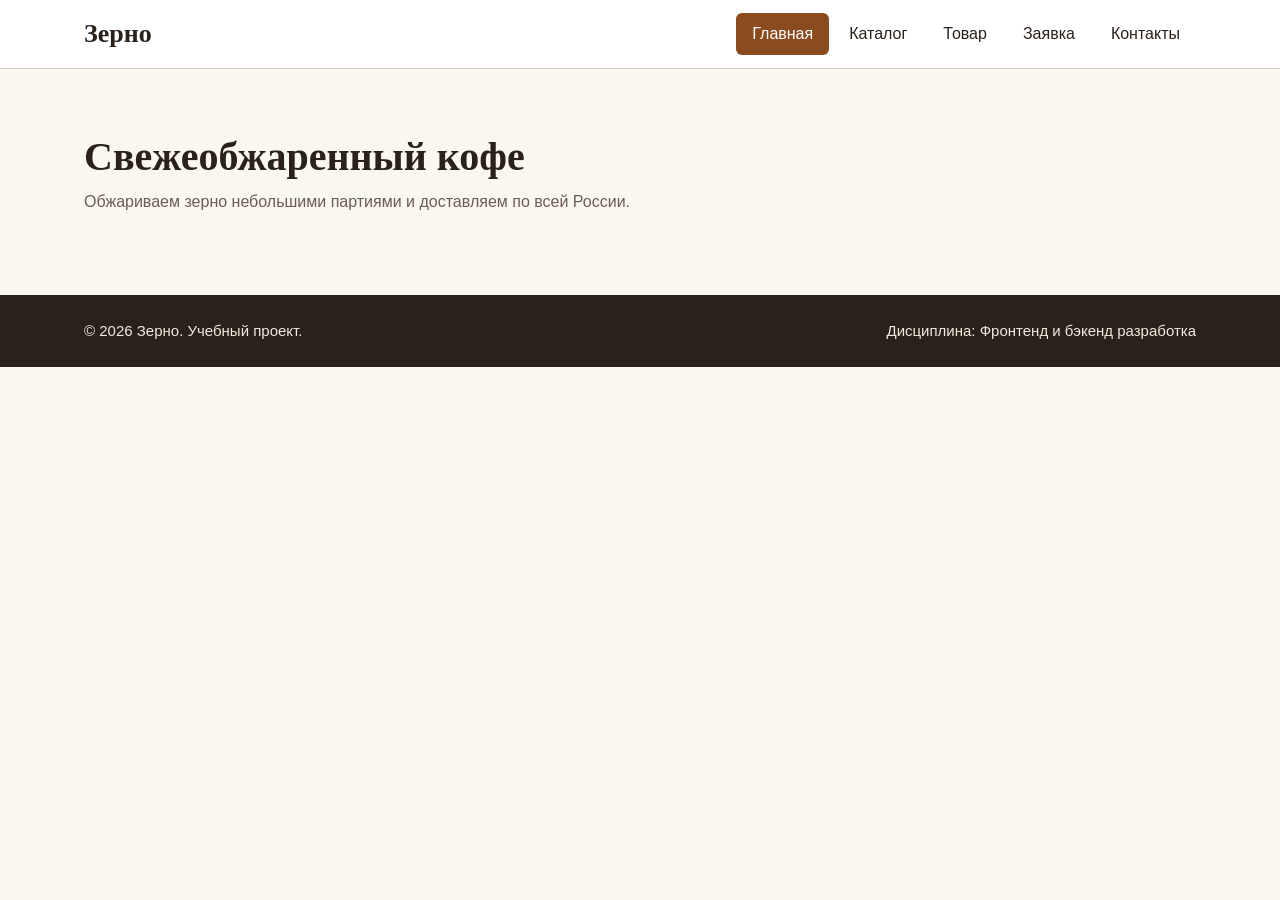
==== index.html @ 78d23aaf "основы" ====
<!DOCTYPE html>
<html lang="ru">
<head>
  <meta charset="UTF-8">
  <meta name="viewport" content="width=device-width, initial-scale=1.0">
  <meta name="description" content="Зерно — интернет-магазин свежеобжаренного кофе и аксессуаров для заваривания.">
  <title>Зерно — свежеобжаренный кофе с доставкой</title>
  <link rel="stylesheet" href="css/style.css">
</head>
<body>
  <header class="site-header">
    <div class="container site-header__inner">
      <a class="site-header__logo" href="index.html">Зерно</a>

      <nav class="site-nav" aria-label="Основная навигация">
        <ul class="site-nav__list">
          <li class="site-nav__item"><a class="site-nav__link site-nav__link--active" href="index.html" aria-current="page">Главная</a></li>
          <li class="site-nav__item"><a class="site-nav__link" href="catalog.html">Каталог</a></li>
          <li class="site-nav__item"><a class="site-nav__link" href="product.html">Товар</a></li>
          <li class="site-nav__item"><a class="site-nav__link" href="order.html">Заявка</a></li>
          <li class="site-nav__item"><a class="site-nav__link" href="contacts.html">Контакты</a></li>
        </ul>
      </nav>
    </div>
  </header>

  <main>
    <section class="section">
      <div class="container">
        <h1 class="page-title">Свежеобжаренный кофе</h1>
        <p class="section__lead">Обжариваем зерно небольшими партиями и доставляем по всей России.</p>
      </div>
    </section>
  </main>

  <footer class="site-footer">
    <div class="container site-footer__inner">
      <p class="site-footer__text">&copy; 2026 Зерно. Учебный проект.</p>
      <p class="site-footer__text">Дисциплина: Фронтенд и бэкенд разработка</p>
    </div>
  </footer>
</body>
</html>
---- css/style.css ----
:root {
  --color-bg: #faf6f0;
  --color-surface: #ffffff;
  --color-surface-alt: #f1e9dd;
  --color-text: #2b211b;
  --color-muted: #6b5d52;
  --color-primary: #8a4b1f;
  --color-primary-dark: #6a3714;
  --color-accent: #2f5d50;
  --color-border: #dccfbf;
  --color-danger: #b00020;
  --color-success: #2f6b3a;
  --space-xs: 4px;
  --space-sm: 8px;
  --space-md: 16px;
  --space-lg: 24px;
  --space-xl: 40px;
  --space-xxl: 64px;
  --radius-sm: 6px;
  --radius-md: 12px;
  --radius-lg: 20px;
  --font-base: "Segoe UI", Roboto, "Helvetica Neue", Arial, sans-serif;
  --font-heading: Georgia, "Times New Roman", serif;
  --container-width: 1160px;
  --header-height: 68px;
  --transition-fast: 0.2s ease;
}

*,
*::before,
*::after {
  box-sizing: border-box;
}

body {
  margin: 0;
  font-family: var(--font-base);
  font-size: 16px;
  line-height: 1.6;
  color: var(--color-text);
  background-color: var(--color-bg);
}

img {
  display: block;
  max-width: 100%;
  height: auto;
}

h1,
h2,
h3 {
  margin: 0 0 var(--space-md);
  font-family: var(--font-heading);
  line-height: 1.2;
}

p {
  margin: 0 0 var(--space-md);
}

a {
  color: var(--color-primary);
}

a:hover {
  color: var(--color-primary-dark);
}

a:focus-visible {
  outline: 2px solid var(--color-accent);
  outline-offset: 3px;
  border-radius: var(--radius-sm);
}

.container {
  width: 100%;
  max-width: var(--container-width);
  margin: 0 auto;
  padding: 0 var(--space-lg);
}

.site-header {
  position: sticky;
  top: 0;
  z-index: 100;
  background-color: var(--color-surface);
  border-bottom: 1px solid var(--color-border);
}

.site-header__inner {
  display: flex;
  flex-wrap: wrap;
  align-items: center;
  justify-content: space-between;
  gap: var(--space-md);
  min-height: var(--header-height);
}

.site-header__logo {
  font-family: var(--font-heading);
  font-size: 26px;
  font-weight: 700;
  color: var(--color-text);
  text-decoration: none;
}

.site-header__logo:hover {
  color: var(--color-primary);
}

.site-nav__list {
  display: flex;
  flex-wrap: wrap;
  gap: var(--space-xs);
  margin: 0;
  padding: 0;
  list-style: none;
}

.site-nav__link {
  display: block;
  padding: var(--space-sm) var(--space-md);
  color: var(--color-text);
  text-decoration: none;
  border-radius: var(--radius-sm);
  transition: background-color var(--transition-fast), color var(--transition-fast);
}

.site-nav__link:hover {
  color: var(--color-primary-dark);
  background-color: var(--color-surface-alt);
}

.site-nav__link--active,
.site-nav__link--active:hover {
  color: var(--color-surface);
  background-color: var(--color-primary);
}

.section {
  padding: var(--space-xxl) 0;
}

.section__lead {
  max-width: 720px;
  color: var(--color-muted);
}

.page-title {
  margin-bottom: var(--space-sm);
  font-size: 40px;
}

.site-footer {
  padding: var(--space-lg) 0;
  color: var(--color-surface-alt);
  background-color: var(--color-text);
}

.site-footer__inner {
  display: flex;
  flex-wrap: wrap;
  justify-content: space-between;
  gap: var(--space-md);
}

.site-footer__text {
  margin: 0;
  font-size: 15px;
}
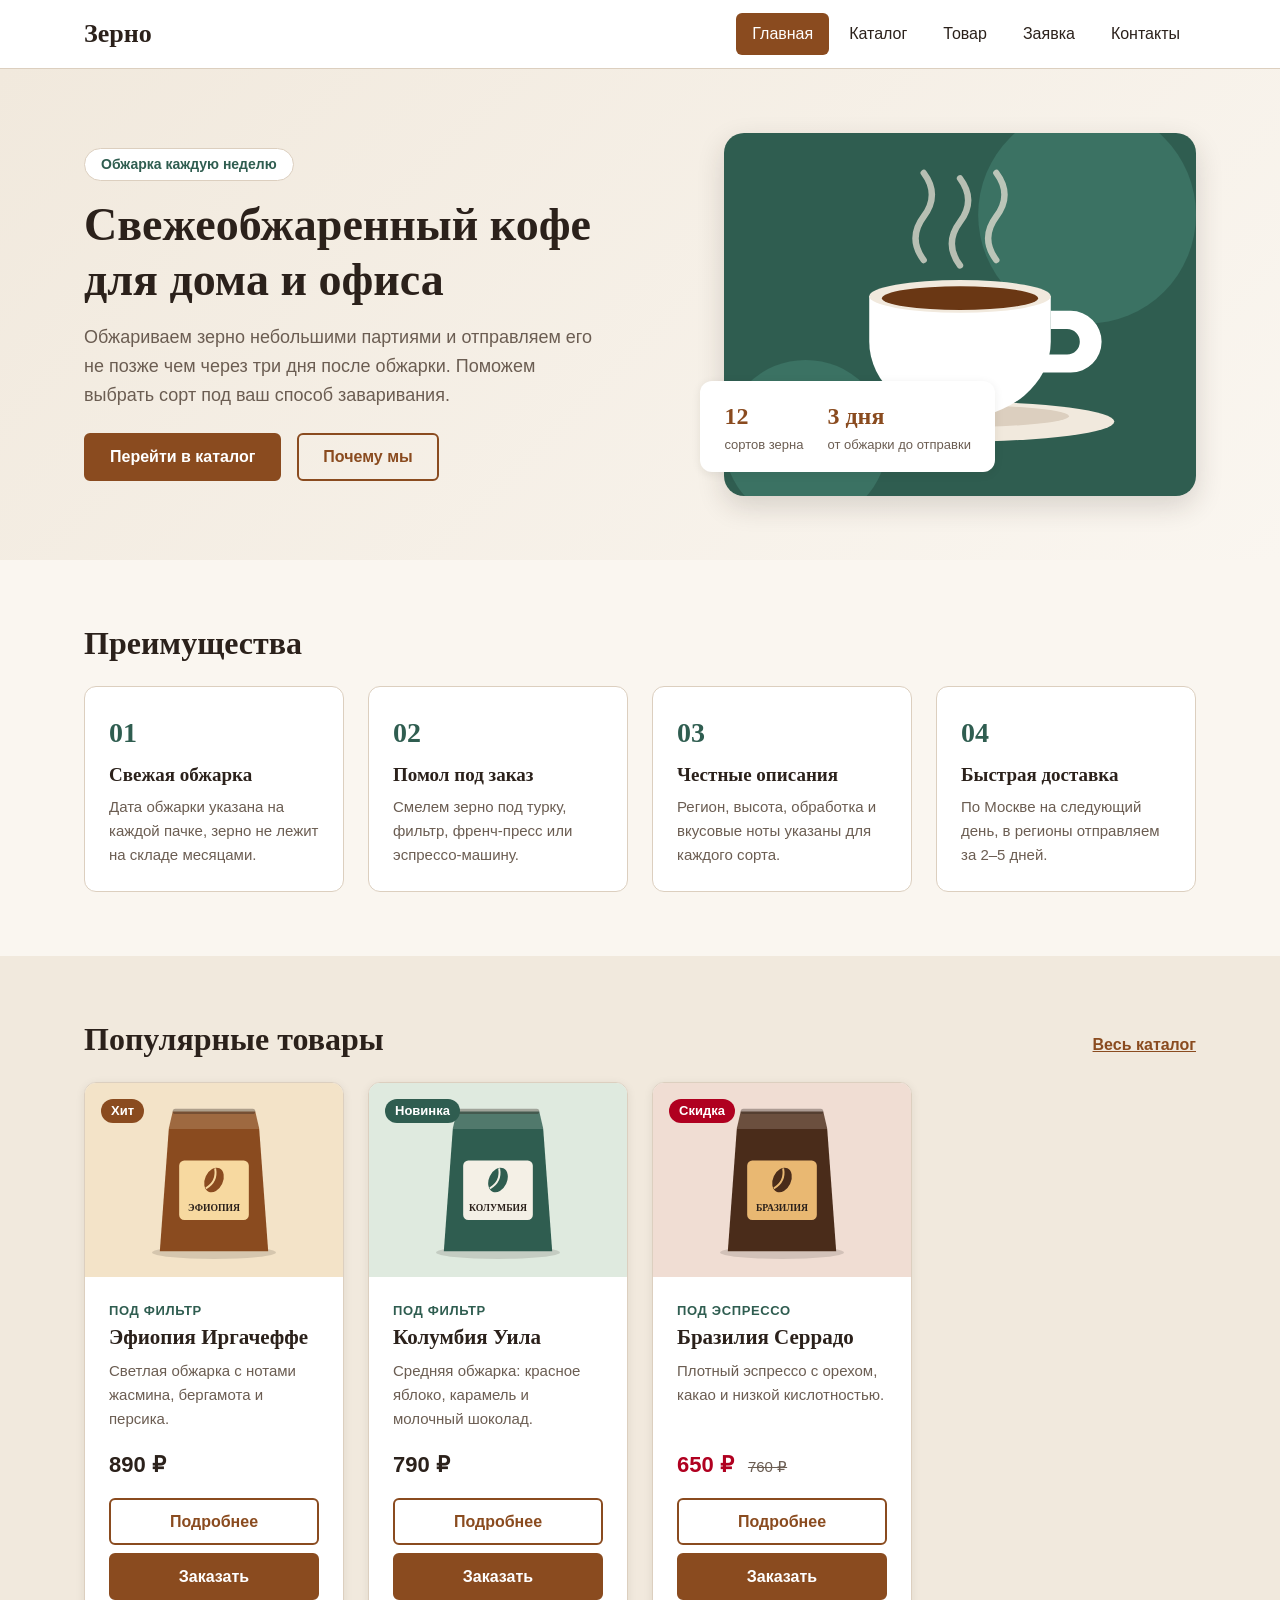
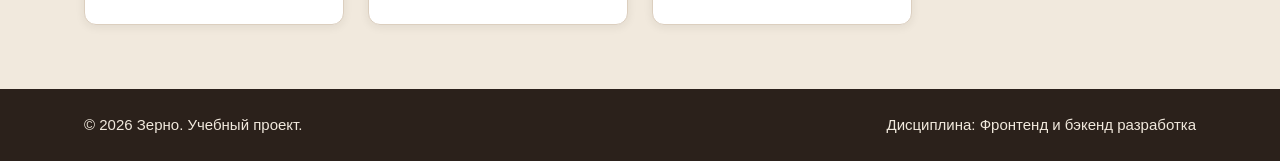
==== commit 91c35246: "главная страница" ====
--- a/index.html
+++ b/index.html
@@ -25,10 +25,114 @@
   </header>
 
   <main>
-    <section class="section">
+    <section class="hero">
+      <div class="container hero__inner">
+        <div class="hero__content">
+          <p class="hero__label">Обжарка каждую неделю</p>
+          <h1 class="hero__title">Свежеобжаренный кофе для дома и офиса</h1>
+          <p class="hero__text">
+            Обжариваем зерно небольшими партиями и отправляем его не позже чем через три дня после обжарки.
+            Поможем выбрать сорт под ваш способ заваривания.
+          </p>
+          <div class="hero__actions">
+            <a class="button" href="catalog.html">Перейти в каталог</a>
+            <a class="button button--secondary" href="#advantages">Почему мы</a>
+          </div>
+        </div>
+
+        <figure class="hero__media">
+          <img class="hero__image" src="images/hero.svg" alt="Чашка горячего кофе на блюдце" width="520" height="400">
+          <figcaption class="hero__stats">
+            <span class="hero__stat"><strong class="hero__stat-value">12</strong> сортов зерна</span>
+            <span class="hero__stat"><strong class="hero__stat-value">3 дня</strong> от обжарки до отправки</span>
+          </figcaption>
+        </figure>
+      </div>
+    </section>
+
+    <section class="section" id="advantages">
       <div class="container">
-        <h1 class="page-title">Свежеобжаренный кофе</h1>
-        <p class="section__lead">Обжариваем зерно небольшими партиями и доставляем по всей России.</p>
+        <div class="section__header">
+          <h2 class="section__title">Преимущества</h2>
+        </div>
+        <ul class="advantages">
+          <li class="advantages__item">
+            <span class="advantages__number" aria-hidden="true">01</span>
+            <h3 class="advantages__title">Свежая обжарка</h3>
+            <p class="advantages__text">Дата обжарки указана на каждой пачке, зерно не лежит на складе месяцами.</p>
+          </li>
+          <li class="advantages__item">
+            <span class="advantages__number" aria-hidden="true">02</span>
+            <h3 class="advantages__title">Помол под заказ</h3>
+            <p class="advantages__text">Смелем зерно под турку, фильтр, френч-пресс или эспрессо-машину.</p>
+          </li>
+          <li class="advantages__item">
+            <span class="advantages__number" aria-hidden="true">03</span>
+            <h3 class="advantages__title">Честные описания</h3>
+            <p class="advantages__text">Регион, высота, обработка и вкусовые ноты указаны для каждого сорта.</p>
+          </li>
+          <li class="advantages__item">
+            <span class="advantages__number" aria-hidden="true">04</span>
+            <h3 class="advantages__title">Быстрая доставка</h3>
+            <p class="advantages__text">По Москве на следующий день, в регионы отправляем за 2–5 дней.</p>
+          </li>
+        </ul>
+      </div>
+    </section>
+
+    <section class="section section--muted" id="popular">
+      <div class="container">
+        <div class="section__header">
+          <h2 class="section__title">Популярные товары</h2>
+          <a class="section__link" href="catalog.html">Весь каталог</a>
+        </div>
+
+        <div class="product-grid">
+          <article class="product-card">
+            <span class="badge badge--hit product-card__badge">Хит</span>
+            <img class="product-card__image" src="images/ethiopia.svg" alt="Пачка кофе Эфиопия Иргачеффе" width="400" height="300">
+            <div class="product-card__body">
+              <p class="product-card__category">Под фильтр</p>
+              <h3 class="product-card__title">Эфиопия Иргачеффе</h3>
+              <p class="product-card__text">Светлая обжарка с нотами жасмина, бергамота и персика.</p>
+              <p class="product-card__price">890&nbsp;₽</p>
+              <div class="product-card__actions">
+                <a class="button button--secondary product-card__button" href="product.html">Подробнее</a>
+                <a class="button product-card__button" href="order.html">Заказать</a>
+              </div>
+            </div>
+          </article>
+
+          <article class="product-card">
+            <span class="badge badge--new product-card__badge">Новинка</span>
+            <img class="product-card__image" src="images/colombia.svg" alt="Пачка кофе Колумбия Уила" width="400" height="300">
+            <div class="product-card__body">
+              <p class="product-card__category">Под фильтр</p>
+              <h3 class="product-card__title">Колумбия Уила</h3>
+              <p class="product-card__text">Средняя обжарка: красное яблоко, карамель и молочный шоколад.</p>
+              <p class="product-card__price">790&nbsp;₽</p>
+              <div class="product-card__actions">
+                <a class="button button--secondary product-card__button" href="product.html">Подробнее</a>
+                <a class="button product-card__button" href="order.html">Заказать</a>
+              </div>
+            </div>
+          </article>
+
+          <article class="product-card product-card--discount">
+            <span class="badge badge--sale product-card__badge">Скидка</span>
+            <img class="product-card__image" src="images/brazil.svg" alt="Пачка кофе Бразилия Серрадо" width="400" height="300">
+            <div class="product-card__body">
+              <p class="product-card__category">Под эспрессо</p>
+              <h3 class="product-card__title">Бразилия Серрадо</h3>
+              <p class="product-card__text">Плотный эспрессо с орехом, какао и низкой кислотностью.</p>
+              <p class="product-card__price">650&nbsp;₽ <s class="product-card__old-price">760&nbsp;₽</s></p>
+              <div class="product-card__actions">
+                <a class="button button--secondary product-card__button" href="product.html">Подробнее</a>
+                <a class="button product-card__button" href="order.html">Заказать</a>
+              </div>
+            </div>
+          </article>
+        </div>
       </div>
     </section>
   </main>
--- a/css/style.css
+++ b/css/style.css
@@ -19,6 +19,8 @@
   --radius-sm: 6px;
   --radius-md: 12px;
   --radius-lg: 20px;
+  --shadow-card: 0 2px 10px rgba(43, 33, 27, 0.08);
+  --shadow-raised: 0 10px 28px rgba(43, 33, 27, 0.16);
   --font-base: "Segoe UI", Roboto, "Helvetica Neue", Arial, sans-serif;
   --font-heading: Georgia, "Times New Roman", serif;
   --container-width: 1160px;
@@ -30,6 +32,11 @@
 *::before,
 *::after {
   box-sizing: border-box;
+}
+
+html {
+  scroll-behavior: smooth;
+  scroll-padding-top: calc(var(--header-height) + var(--space-md));
 }
 
 body {
@@ -138,8 +145,303 @@
   background-color: var(--color-primary);
 }
 
+.button {
+  display: inline-flex;
+  align-items: center;
+  justify-content: center;
+  padding: 12px var(--space-lg);
+  font: inherit;
+  font-weight: 600;
+  line-height: 1.2;
+  color: var(--color-surface);
+  text-decoration: none;
+  background-color: var(--color-primary);
+  border: 2px solid var(--color-primary);
+  border-radius: var(--radius-sm);
+  cursor: pointer;
+  transition: background-color var(--transition-fast), border-color var(--transition-fast), color var(--transition-fast);
+}
+
+.button:hover {
+  color: var(--color-surface);
+  background-color: var(--color-primary-dark);
+  border-color: var(--color-primary-dark);
+}
+
+.button:focus-visible {
+  outline: 2px solid var(--color-accent);
+  outline-offset: 3px;
+}
+
+.button--secondary {
+  color: var(--color-primary);
+  background-color: transparent;
+}
+
+.button--secondary:hover {
+  color: var(--color-surface);
+  background-color: var(--color-primary);
+  border-color: var(--color-primary);
+}
+
+button:disabled,
+.button--disabled {
+  opacity: 0.6;
+  cursor: not-allowed;
+}
+
+.hero {
+  padding: var(--space-xxl) 0;
+  background: linear-gradient(135deg, var(--color-surface-alt), var(--color-bg));
+}
+
+.hero__inner {
+  display: grid;
+  grid-template-columns: 1.1fr 0.9fr;
+  align-items: center;
+  gap: var(--space-xxl);
+}
+
+.hero__label {
+  display: inline-block;
+  padding: var(--space-xs) var(--space-md);
+  font-size: 14px;
+  font-weight: 600;
+  color: var(--color-accent);
+  background-color: var(--color-surface);
+  border: 1px solid var(--color-border);
+  border-radius: 999px;
+}
+
+.hero__title {
+  font-size: 46px;
+}
+
+.hero__text {
+  max-width: 520px;
+  font-size: 18px;
+  color: var(--color-muted);
+}
+
+.hero__actions {
+  display: flex;
+  flex-wrap: wrap;
+  gap: var(--space-md);
+  margin-top: var(--space-lg);
+}
+
+.hero__media {
+  position: relative;
+  margin: 0;
+}
+
+.hero__image {
+  width: 100%;
+  border-radius: var(--radius-lg);
+  box-shadow: var(--shadow-raised);
+}
+
+.hero__stats {
+  position: absolute;
+  left: calc(var(--space-lg) * -1);
+  bottom: var(--space-lg);
+  z-index: 1;
+  display: flex;
+  gap: var(--space-lg);
+  padding: var(--space-md) var(--space-lg);
+  background-color: var(--color-surface);
+  border-radius: var(--radius-md);
+  box-shadow: var(--shadow-card);
+}
+
+.hero__stat {
+  display: flex;
+  flex-direction: column;
+  font-size: 13px;
+  color: var(--color-muted);
+}
+
+.hero__stat-value {
+  font-family: var(--font-heading);
+  font-size: 24px;
+  color: var(--color-primary);
+}
+
+.advantages {
+  display: grid;
+  grid-template-columns: repeat(4, 1fr);
+  gap: var(--space-lg);
+  margin: 0;
+  padding: 0;
+  list-style: none;
+}
+
+.advantages__item {
+  padding: var(--space-lg);
+  background-color: var(--color-surface);
+  border: 1px solid var(--color-border);
+  border-radius: var(--radius-md);
+}
+
+.advantages__number {
+  display: block;
+  margin-bottom: var(--space-sm);
+  font-family: var(--font-heading);
+  font-size: 28px;
+  font-weight: 700;
+  color: var(--color-accent);
+}
+
+.advantages__title {
+  margin-bottom: var(--space-sm);
+  font-size: 19px;
+}
+
+.advantages__text {
+  margin: 0;
+  font-size: 15px;
+  color: var(--color-muted);
+}
+
+.product-grid {
+  display: grid;
+  grid-template-columns: repeat(auto-fill, minmax(260px, 1fr));
+  gap: var(--space-lg);
+}
+
+.product-card {
+  position: relative;
+  display: flex;
+  flex-direction: column;
+  overflow: hidden;
+  background-color: var(--color-surface);
+  border: 1px solid var(--color-border);
+  border-radius: var(--radius-md);
+  box-shadow: var(--shadow-card);
+  transition: transform var(--transition-fast), box-shadow var(--transition-fast);
+}
+
+.product-card:hover,
+.product-card:focus-within {
+  transform: translateY(-4px);
+  box-shadow: var(--shadow-raised);
+}
+
+.product-card__badge {
+  position: absolute;
+  top: var(--space-md);
+  left: var(--space-md);
+  z-index: 1;
+}
+
+.product-card__image {
+  width: 100%;
+  aspect-ratio: 4 / 3;
+  object-fit: cover;
+}
+
+.product-card__body {
+  display: flex;
+  flex: 1;
+  flex-direction: column;
+  padding: var(--space-lg);
+}
+
+.product-card__category {
+  margin-bottom: var(--space-xs);
+  font-size: 13px;
+  font-weight: 600;
+  text-transform: uppercase;
+  letter-spacing: 0.05em;
+  color: var(--color-accent);
+}
+
+.product-card__title {
+  margin-bottom: var(--space-sm);
+  font-size: 21px;
+}
+
+.product-card__text {
+  font-size: 15px;
+  color: var(--color-muted);
+}
+
+.product-card__price {
+  margin-top: auto;
+  font-size: 22px;
+  font-weight: 700;
+}
+
+.product-card__old-price {
+  margin-left: var(--space-sm);
+  font-size: 15px;
+  font-weight: 400;
+  color: var(--color-muted);
+}
+
+.product-card--discount .product-card__price {
+  color: var(--color-danger);
+}
+
+.product-card__actions {
+  display: flex;
+  flex-wrap: wrap;
+  gap: var(--space-sm);
+}
+
+.product-card__button {
+  flex: 1;
+  padding-right: var(--space-md);
+  padding-left: var(--space-md);
+}
+
+.badge {
+  display: inline-block;
+  padding: var(--space-xs) 10px;
+  font-size: 13px;
+  font-weight: 700;
+  line-height: 1.2;
+  color: var(--color-surface);
+  background-color: var(--color-accent);
+  border-radius: 999px;
+}
+
+.badge--hit {
+  background-color: var(--color-primary);
+}
+
+.badge--new {
+  background-color: var(--color-accent);
+}
+
+.badge--sale {
+  background-color: var(--color-danger);
+}
+
 .section {
   padding: var(--space-xxl) 0;
+}
+
+.section--muted {
+  background-color: var(--color-surface-alt);
+}
+
+.section__header {
+  display: flex;
+  flex-wrap: wrap;
+  align-items: baseline;
+  justify-content: space-between;
+  gap: var(--space-md);
+  margin-bottom: var(--space-lg);
+}
+
+.section__title {
+  margin: 0;
+  font-size: 32px;
+}
+
+.section__link {
+  font-weight: 600;
 }
 
 .section__lead {
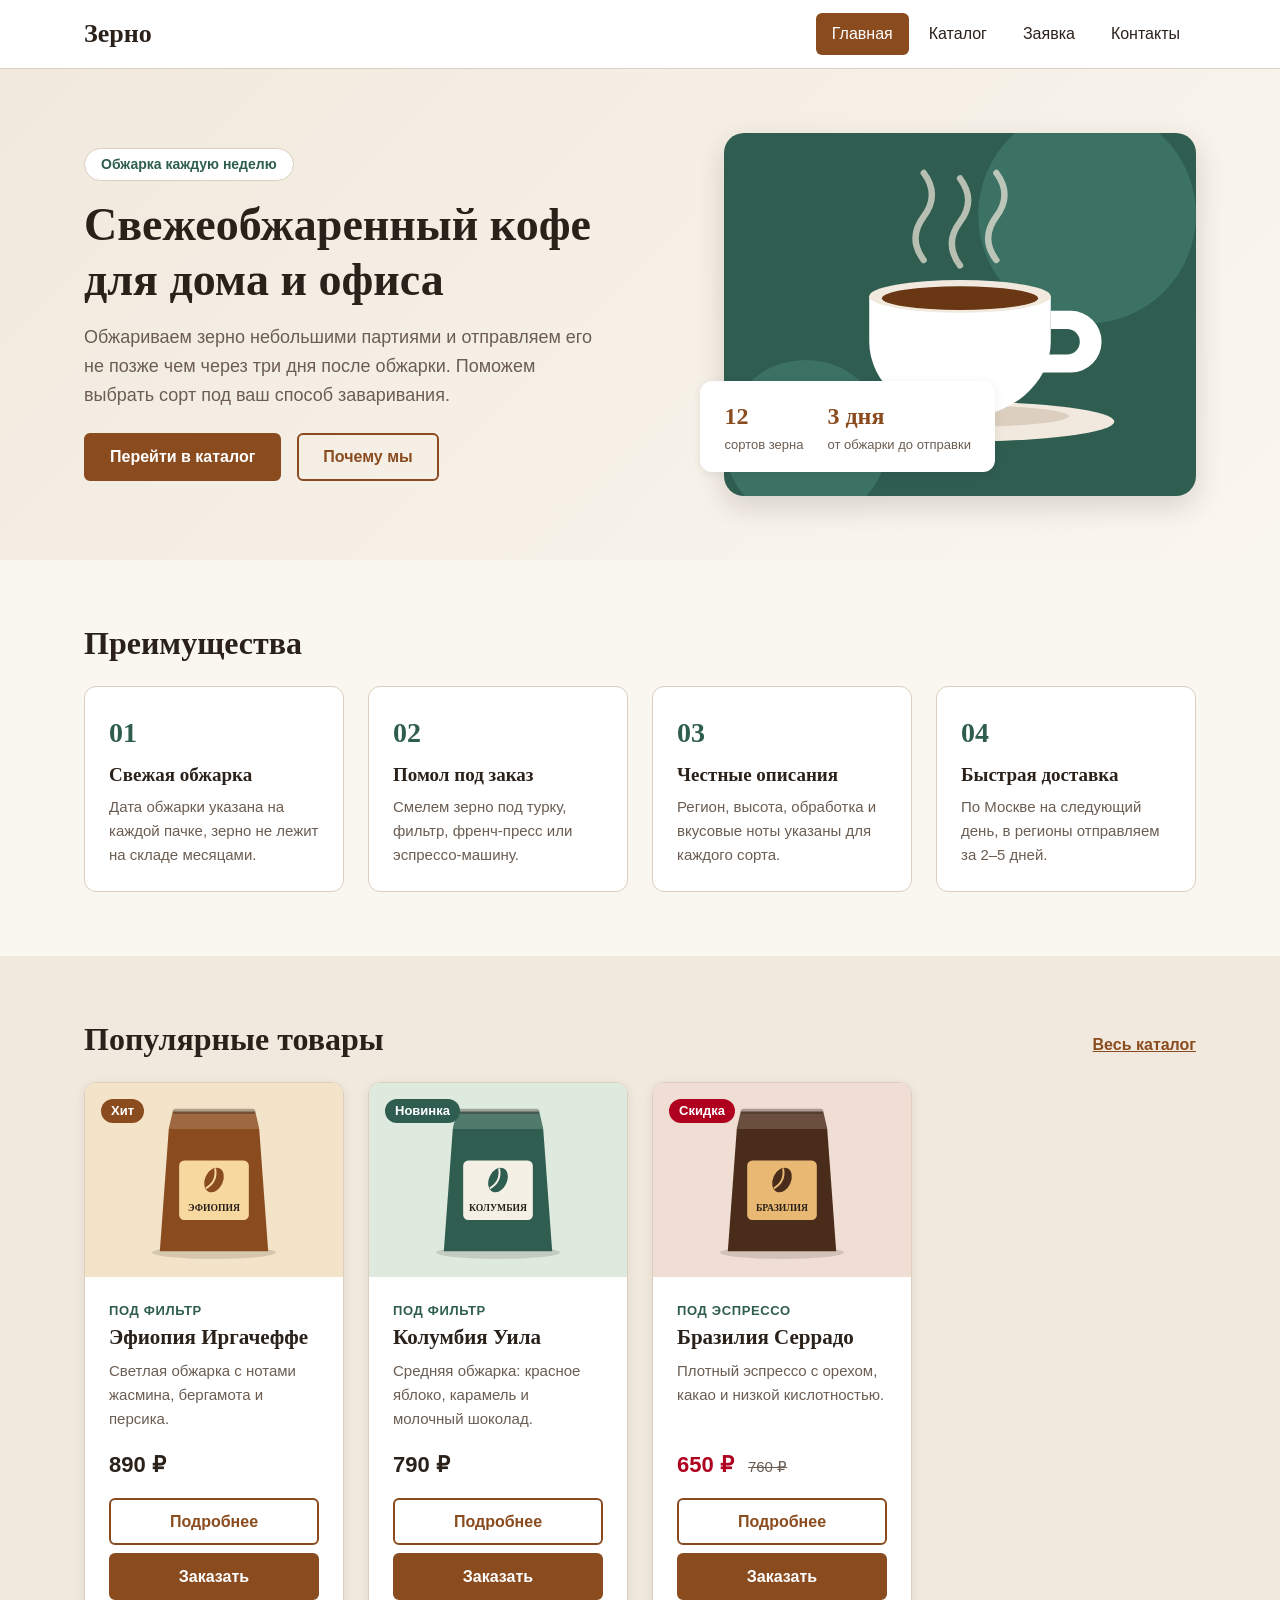
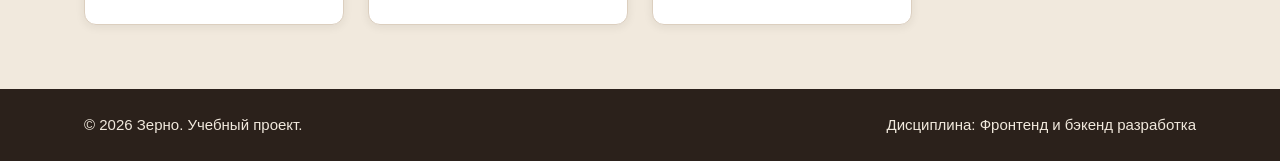
==== commit 66cc0814: "каталог" ====
--- a/index.html
+++ b/index.html
@@ -16,7 +16,6 @@
         <ul class="site-nav__list">
           <li class="site-nav__item"><a class="site-nav__link site-nav__link--active" href="index.html" aria-current="page">Главная</a></li>
           <li class="site-nav__item"><a class="site-nav__link" href="catalog.html">Каталог</a></li>
-          <li class="site-nav__item"><a class="site-nav__link" href="product.html">Товар</a></li>
           <li class="site-nav__item"><a class="site-nav__link" href="order.html">Заявка</a></li>
           <li class="site-nav__item"><a class="site-nav__link" href="contacts.html">Контакты</a></li>
         </ul>
@@ -112,7 +111,7 @@
               <p class="product-card__text">Средняя обжарка: красное яблоко, карамель и молочный шоколад.</p>
               <p class="product-card__price">790&nbsp;₽</p>
               <div class="product-card__actions">
-                <a class="button button--secondary product-card__button" href="product.html">Подробнее</a>
+                <a class="button button--secondary product-card__button" href="product-colombia.html">Подробнее</a>
                 <a class="button product-card__button" href="order.html">Заказать</a>
               </div>
             </div>
@@ -127,7 +126,7 @@
               <p class="product-card__text">Плотный эспрессо с орехом, какао и низкой кислотностью.</p>
               <p class="product-card__price">650&nbsp;₽ <s class="product-card__old-price">760&nbsp;₽</s></p>
               <div class="product-card__actions">
-                <a class="button button--secondary product-card__button" href="product.html">Подробнее</a>
+                <a class="button button--secondary product-card__button" href="product-brazil.html">Подробнее</a>
                 <a class="button product-card__button" href="order.html">Заказать</a>
               </div>
             </div>
--- a/css/style.css
+++ b/css/style.css
@@ -184,10 +184,19 @@
   border-color: var(--color-primary);
 }
 
+.button--wide {
+  width: 100%;
+}
+
 button:disabled,
 .button--disabled {
   opacity: 0.6;
   cursor: not-allowed;
+}
+
+.button:disabled:hover {
+  background-color: var(--color-primary);
+  border-color: var(--color-primary);
 }
 
 .hero {
@@ -395,6 +404,164 @@
   padding-left: var(--space-md);
 }
 
+.product-card__meta {
+  display: flex;
+  flex-wrap: wrap;
+  gap: var(--space-sm);
+  margin: 0 0 var(--space-md);
+  padding: 0;
+  list-style: none;
+}
+
+.product-card__meta-item {
+  padding: 2px var(--space-sm);
+  font-size: 13px;
+  background-color: var(--color-surface-alt);
+  border-radius: var(--radius-sm);
+}
+
+.product-card--unavailable .product-card__image {
+  filter: grayscale(1);
+  opacity: 0.7;
+}
+
+.product-card--unavailable .product-card__price {
+  color: var(--color-muted);
+}
+
+.stock {
+  display: flex;
+  align-items: center;
+  gap: var(--space-sm);
+  font-size: 14px;
+  font-weight: 600;
+}
+
+.stock::before {
+  content: "";
+  width: 8px;
+  height: 8px;
+  background-color: currentColor;
+  border-radius: 50%;
+}
+
+.stock--available {
+  color: var(--color-success);
+}
+
+.stock--preorder {
+  color: var(--color-primary);
+}
+
+.stock--unavailable {
+  color: var(--color-muted);
+}
+
+.breadcrumbs {
+  margin-bottom: var(--space-lg);
+  font-size: 14px;
+}
+
+.breadcrumbs__list {
+  display: flex;
+  flex-wrap: wrap;
+  gap: var(--space-sm);
+  margin: 0;
+  padding: 0;
+  list-style: none;
+}
+
+.breadcrumbs__item:not(:last-child)::after {
+  content: "/";
+  margin-left: var(--space-sm);
+  color: var(--color-muted);
+}
+
+.breadcrumbs__current {
+  color: var(--color-muted);
+}
+
+.catalog {
+  display: grid;
+  grid-template-columns: 260px 1fr;
+  align-items: start;
+  gap: var(--space-xl);
+  margin-top: var(--space-xl);
+}
+
+.catalog__filters {
+  position: sticky;
+  top: calc(var(--header-height) + var(--space-lg));
+}
+
+.catalog:has(.filter__radio[value="filter"]:checked) .product-card:not([data-category="filter"]),
+.catalog:has(.filter__radio[value="espresso"]:checked) .product-card:not([data-category="espresso"]),
+.catalog:has(.filter__radio[value="gear"]:checked) .product-card:not([data-category="gear"]) {
+  display: none;
+}
+
+.filter {
+  padding: var(--space-lg);
+  background-color: var(--color-surface);
+  border: 1px solid var(--color-border);
+  border-radius: var(--radius-md);
+}
+
+.filter__title {
+  font-size: 22px;
+}
+
+.filter__group {
+  margin: 0 0 var(--space-lg);
+  padding: 0;
+  border: 0;
+}
+
+.filter__legend {
+  margin-bottom: var(--space-sm);
+  padding: 0;
+  font-weight: 700;
+}
+
+.filter__option {
+  display: flex;
+  align-items: center;
+  gap: var(--space-sm);
+  padding: var(--space-xs) var(--space-sm);
+  border-radius: var(--radius-sm);
+  cursor: pointer;
+}
+
+.filter__option:hover {
+  background-color: var(--color-surface-alt);
+}
+
+.filter__option:has(.filter__radio:checked) {
+  font-weight: 600;
+  color: var(--color-primary-dark);
+  background-color: var(--color-surface-alt);
+}
+
+.filter__radio,
+.filter__checkbox {
+  width: 18px;
+  height: 18px;
+  margin: 0;
+  accent-color: var(--color-primary);
+}
+
+.filter__radio:focus-visible,
+.filter__checkbox:focus-visible {
+  outline: 2px solid var(--color-accent);
+  outline-offset: 3px;
+}
+
+.filter__note {
+  margin: var(--space-sm) 0 0;
+  font-size: 13px;
+  color: var(--color-muted);
+}
+
 .badge {
   display: inline-block;
   padding: var(--space-xs) 10px;
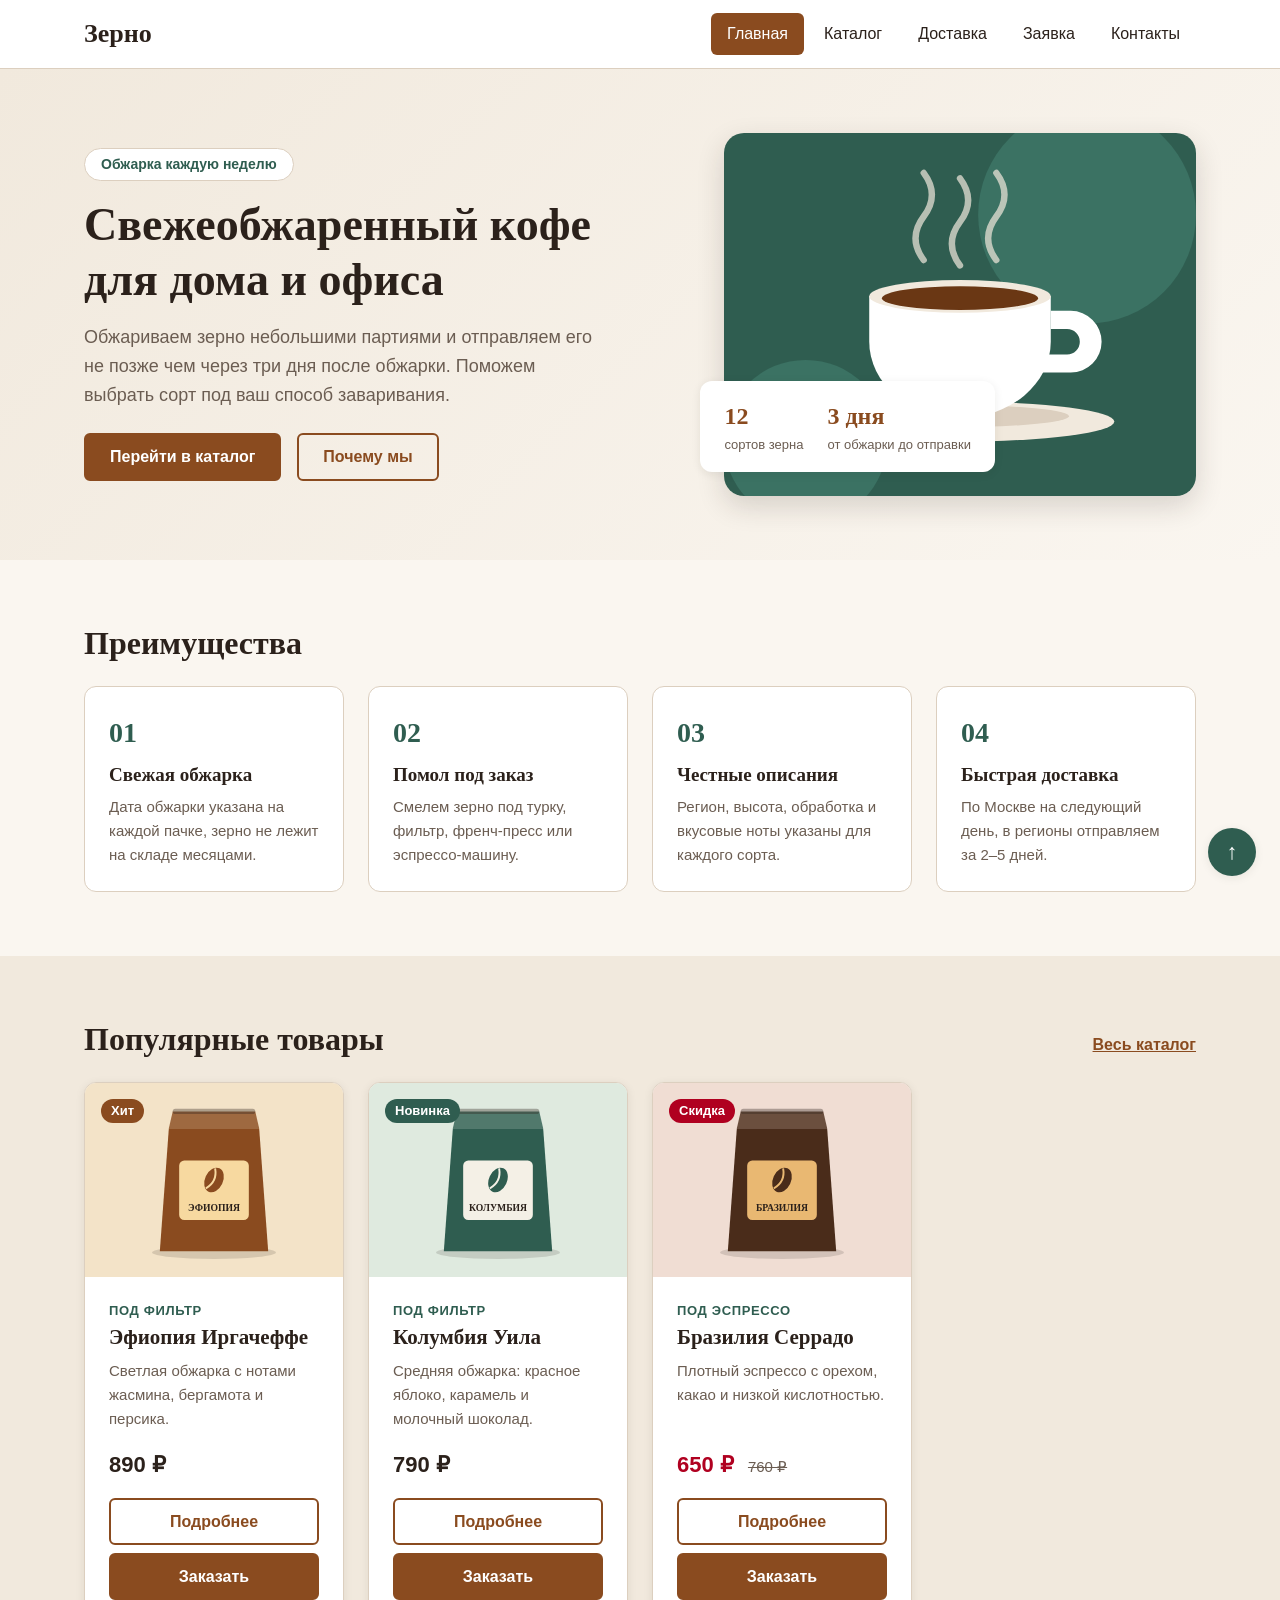
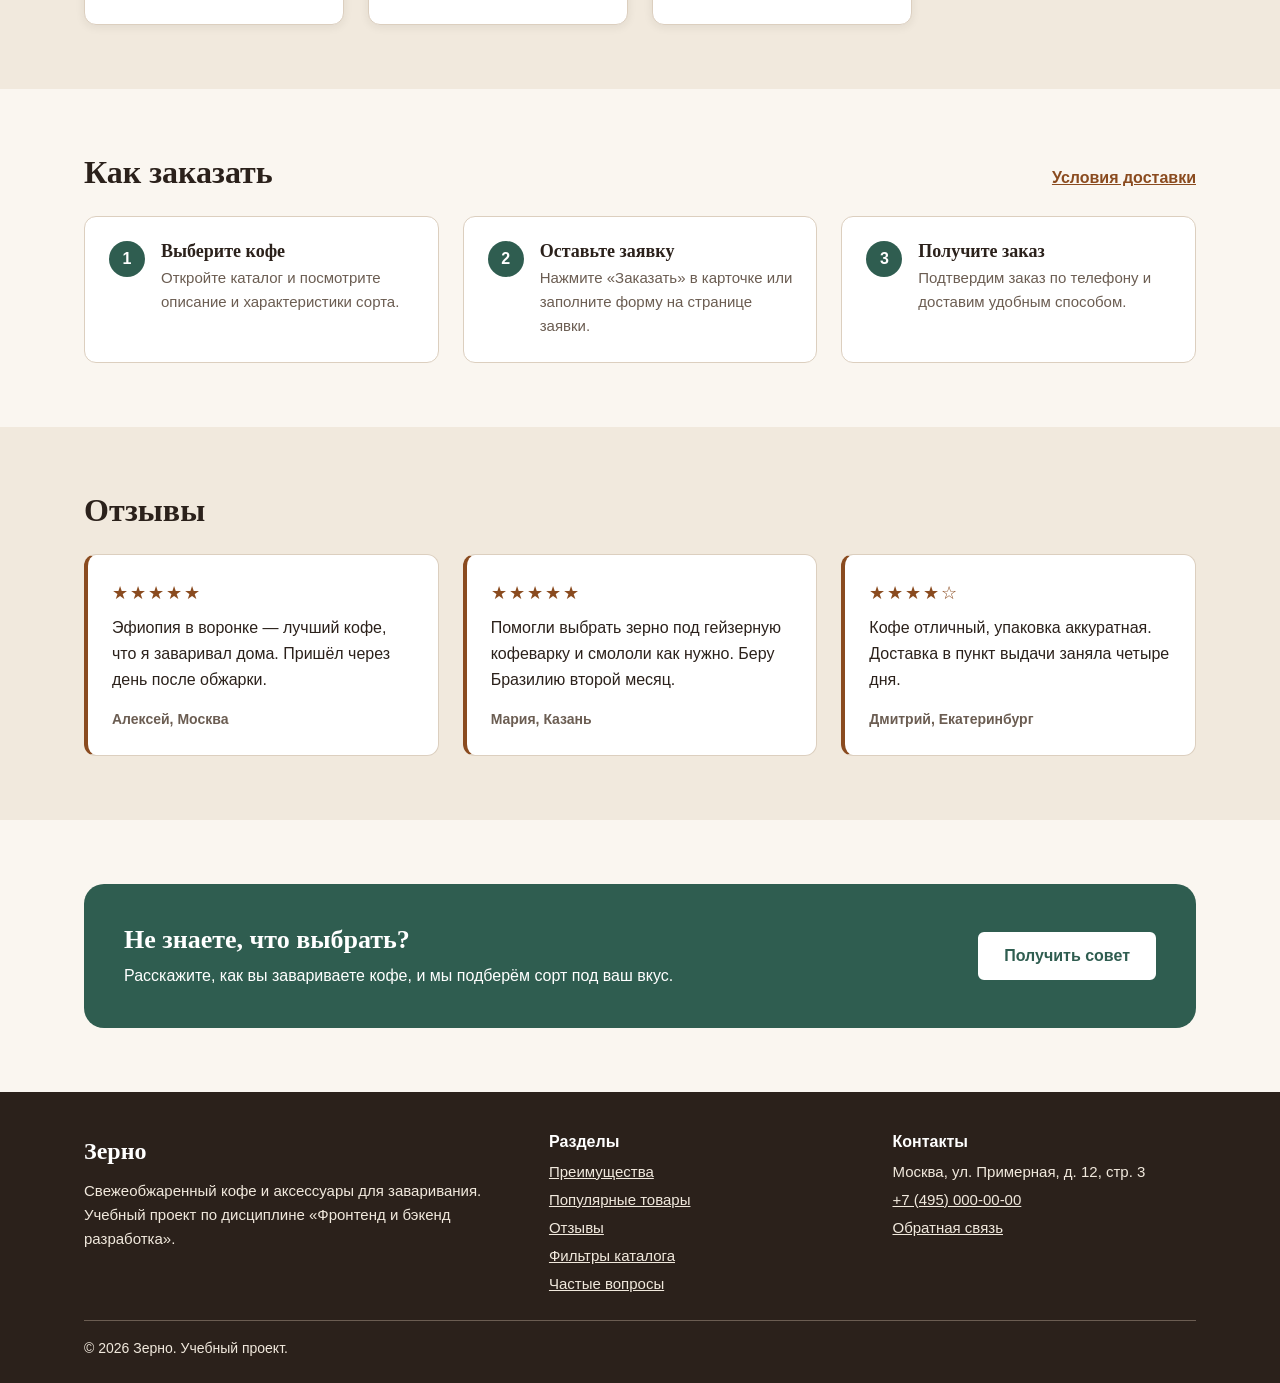
==== commit a081a3dc: "конец" ====
--- a/index.html
+++ b/index.html
@@ -6,8 +6,9 @@
   <meta name="description" content="Зерно — интернет-магазин свежеобжаренного кофе и аксессуаров для заваривания.">
   <title>Зерно — свежеобжаренный кофе с доставкой</title>
   <link rel="stylesheet" href="css/style.css">
+  <script src="js/main.js" defer></script>
 </head>
-<body>
+<body id="top">
   <header class="site-header">
     <div class="container site-header__inner">
       <a class="site-header__logo" href="index.html">Зерно</a>
@@ -16,6 +17,7 @@
         <ul class="site-nav__list">
           <li class="site-nav__item"><a class="site-nav__link site-nav__link--active" href="index.html" aria-current="page">Главная</a></li>
           <li class="site-nav__item"><a class="site-nav__link" href="catalog.html">Каталог</a></li>
+          <li class="site-nav__item"><a class="site-nav__link" href="delivery.html">Доставка</a></li>
           <li class="site-nav__item"><a class="site-nav__link" href="order.html">Заявка</a></li>
           <li class="site-nav__item"><a class="site-nav__link" href="contacts.html">Контакты</a></li>
         </ul>
@@ -97,7 +99,7 @@
               <p class="product-card__price">890&nbsp;₽</p>
               <div class="product-card__actions">
                 <a class="button button--secondary product-card__button" href="product.html">Подробнее</a>
-                <a class="button product-card__button" href="order.html">Заказать</a>
+                <button class="button product-card__button" type="button" data-modal-open data-product="Эфиопия Иргачеффе">Заказать</button>
               </div>
             </div>
           </article>
@@ -112,7 +114,7 @@
               <p class="product-card__price">790&nbsp;₽</p>
               <div class="product-card__actions">
                 <a class="button button--secondary product-card__button" href="product-colombia.html">Подробнее</a>
-                <a class="button product-card__button" href="order.html">Заказать</a>
+                <button class="button product-card__button" type="button" data-modal-open data-product="Колумбия Уила">Заказать</button>
               </div>
             </div>
           </article>
@@ -127,20 +129,146 @@
               <p class="product-card__price">650&nbsp;₽ <s class="product-card__old-price">760&nbsp;₽</s></p>
               <div class="product-card__actions">
                 <a class="button button--secondary product-card__button" href="product-brazil.html">Подробнее</a>
-                <a class="button product-card__button" href="order.html">Заказать</a>
+                <button class="button product-card__button" type="button" data-modal-open data-product="Бразилия Серрадо">Заказать</button>
               </div>
             </div>
           </article>
         </div>
       </div>
     </section>
+    <section class="section" id="how">
+      <div class="container">
+        <div class="section__header">
+          <h2 class="section__title">Как заказать</h2>
+          <a class="section__link" href="delivery.html">Условия доставки</a>
+        </div>
+        <ol class="steps">
+          <li class="steps__item">
+            <h3 class="steps__title">Выберите кофе</h3>
+            <p class="steps__text">Откройте каталог и посмотрите описание и характеристики сорта.</p>
+          </li>
+          <li class="steps__item">
+            <h3 class="steps__title">Оставьте заявку</h3>
+            <p class="steps__text">Нажмите «Заказать» в карточке или заполните форму на странице заявки.</p>
+          </li>
+          <li class="steps__item">
+            <h3 class="steps__title">Получите заказ</h3>
+            <p class="steps__text">Подтвердим заказ по телефону и доставим удобным способом.</p>
+          </li>
+        </ol>
+      </div>
+    </section>
+
+    <section class="section section--muted" id="reviews">
+      <div class="container">
+        <div class="section__header">
+          <h2 class="section__title">Отзывы</h2>
+        </div>
+        <div class="reviews">
+          <figure class="review-card">
+            <p class="review-card__rating" aria-label="Оценка: 5 из 5">★★★★★</p>
+            <blockquote class="review-card__text">Эфиопия в воронке — лучший кофе, что я заваривал дома. Пришёл через день после обжарки.</blockquote>
+            <figcaption class="review-card__author">Алексей, Москва</figcaption>
+          </figure>
+          <figure class="review-card">
+            <p class="review-card__rating" aria-label="Оценка: 5 из 5">★★★★★</p>
+            <blockquote class="review-card__text">Помогли выбрать зерно под гейзерную кофеварку и смололи как нужно. Беру Бразилию второй месяц.</blockquote>
+            <figcaption class="review-card__author">Мария, Казань</figcaption>
+          </figure>
+          <figure class="review-card">
+            <p class="review-card__rating" aria-label="Оценка: 4 из 5">★★★★☆</p>
+            <blockquote class="review-card__text">Кофе отличный, упаковка аккуратная. Доставка в пункт выдачи заняла четыре дня.</blockquote>
+            <figcaption class="review-card__author">Дмитрий, Екатеринбург</figcaption>
+          </figure>
+        </div>
+      </div>
+    </section>
+
+    <section class="section">
+      <div class="container">
+        <aside class="promo">
+          <div class="promo__content">
+            <h2 class="promo__title">Не знаете, что выбрать?</h2>
+            <p class="promo__text">Расскажите, как вы завариваете кофе, и мы подберём сорт под ваш вкус.</p>
+          </div>
+          <a class="button promo__button" href="contacts.html#feedback">Получить совет</a>
+        </aside>
+      </div>
+    </section>
   </main>
 
   <footer class="site-footer">
-    <div class="container site-footer__inner">
-      <p class="site-footer__text">&copy; 2026 Зерно. Учебный проект.</p>
-      <p class="site-footer__text">Дисциплина: Фронтенд и бэкенд разработка</p>
+    <div class="container">
+      <div class="site-footer__inner">
+        <div class="site-footer__column">
+          <p class="site-footer__logo">Зерно</p>
+          <p class="site-footer__text">Свежеобжаренный кофе и аксессуары для заваривания. Учебный проект по дисциплине «Фронтенд и бэкенд разработка».</p>
+        </div>
+
+        <nav class="site-footer__column" aria-label="Разделы сайта">
+          <h2 class="site-footer__title">Разделы</h2>
+          <ul class="site-footer__list">
+            <li class="site-footer__item"><a class="site-footer__link" href="index.html#advantages">Преимущества</a></li>
+            <li class="site-footer__item"><a class="site-footer__link" href="index.html#popular">Популярные товары</a></li>
+            <li class="site-footer__item"><a class="site-footer__link" href="index.html#reviews">Отзывы</a></li>
+            <li class="site-footer__item"><a class="site-footer__link" href="catalog.html#filters">Фильтры каталога</a></li>
+            <li class="site-footer__item"><a class="site-footer__link" href="delivery.html#faq">Частые вопросы</a></li>
+          </ul>
+        </nav>
+
+        <div class="site-footer__column">
+          <h2 class="site-footer__title">Контакты</h2>
+          <ul class="site-footer__list">
+            <li class="site-footer__item">Москва, ул. Примерная, д. 12, стр. 3</li>
+            <li class="site-footer__item"><a class="site-footer__link" href="tel:+74950000000">+7 (495) 000-00-00</a></li>
+            <li class="site-footer__item"><a class="site-footer__link" href="contacts.html#feedback">Обратная связь</a></li>
+          </ul>
+        </div>
+      </div>
+
+      <p class="site-footer__copy">&copy; 2026 Зерно. Учебный проект.</p>
     </div>
   </footer>
+
+  <a class="to-top" href="#top" aria-label="Наверх">&uarr;</a>
+
+  <dialog class="modal" aria-labelledby="modal-title">
+    <div class="modal__body">
+      <div class="modal__header">
+        <h2 class="modal__title" id="modal-title">Быстрая заявка</h2>
+        <button class="modal__close" type="button" aria-label="Закрыть окно" data-modal-close>&times;</button>
+      </div>
+      <p class="modal__text">Оставьте контакты — перезвоним и уточним детали заказа.</p>
+
+      <form class="form" method="dialog">
+        <div class="form__field">
+          <label class="form__label" for="quick-product">Товар</label>
+          <input class="form__input" id="quick-product" name="product" type="text" readonly>
+        </div>
+
+        <div class="form__field">
+          <label class="form__label" for="quick-name">Имя <span class="form__required" aria-hidden="true">*</span></label>
+          <input class="form__input" id="quick-name" name="name" type="text" placeholder="Как к вам обращаться" minlength="2" autocomplete="given-name" required>
+        </div>
+
+        <div class="form__field">
+          <label class="form__label" for="quick-phone">Телефон <span class="form__required" aria-hidden="true">*</span></label>
+          <input class="form__input" id="quick-phone" name="phone" type="tel" placeholder="+7 900 000-00-00" autocomplete="tel" required>
+        </div>
+
+        <label class="form__check" for="quick-agreement">
+          <input class="form__checkbox" id="quick-agreement" name="agreement" type="checkbox" required>
+          <span>Я согласен на обработку персональных данных <span class="form__required" aria-hidden="true">*</span></span>
+        </label>
+
+        <div class="form__actions">
+          <button class="button" type="submit">Отправить</button>
+          <button class="button button--secondary" type="button" data-modal-close>Отмена</button>
+        </div>
+      </form>
+    </div>
+  </dialog>
+
+  <p class="notice" role="status" hidden>Спасибо! Заявка отправлена, мы свяжемся с вами.</p>
 </body>
 </html>
--- a/css/style.css
+++ b/css/style.css
@@ -562,6 +562,372 @@
   color: var(--color-muted);
 }
 
+.product-details {
+  display: grid;
+  grid-template-columns: 1fr 1fr;
+  align-items: center;
+  gap: var(--space-xl);
+  margin-bottom: var(--space-xxl);
+}
+
+.product-details__media {
+  position: relative;
+}
+
+.product-details__badge {
+  position: absolute;
+  top: var(--space-md);
+  left: var(--space-md);
+  z-index: 1;
+}
+
+.product-details__image {
+  width: 100%;
+  border: 1px solid var(--color-border);
+  border-radius: var(--radius-lg);
+}
+
+.product-details__category {
+  margin-bottom: var(--space-sm);
+  font-size: 14px;
+  font-weight: 600;
+  text-transform: uppercase;
+  letter-spacing: 0.05em;
+  color: var(--color-accent);
+}
+
+.product-details__title {
+  font-size: 38px;
+}
+
+.product-details__lead {
+  font-size: 18px;
+  color: var(--color-muted);
+}
+
+.product-details__price {
+  margin-bottom: var(--space-sm);
+  font-size: 34px;
+  font-weight: 700;
+}
+
+.product-details__old-price {
+  margin-left: var(--space-sm);
+  font-size: 20px;
+  font-weight: 400;
+  color: var(--color-muted);
+}
+
+.product-details__actions {
+  display: flex;
+  flex-wrap: wrap;
+  gap: var(--space-md);
+}
+
+.product-layout {
+  display: grid;
+  grid-template-columns: 1fr 320px;
+  align-items: start;
+  gap: var(--space-xl);
+}
+
+.product-layout__title {
+  font-size: 24px;
+}
+
+.product-layout__aside {
+  display: grid;
+  gap: var(--space-lg);
+}
+
+.info-card {
+  padding: var(--space-lg);
+  background-color: var(--color-surface);
+  border: 1px solid var(--color-border);
+  border-radius: var(--radius-md);
+}
+
+.info-card--accent {
+  background-color: var(--color-surface-alt);
+}
+
+.info-card__title {
+  font-size: 20px;
+}
+
+.info-card__list {
+  display: grid;
+  gap: var(--space-sm);
+  margin: 0;
+  padding-left: var(--space-lg);
+}
+
+.data-table {
+  width: 100%;
+  margin-bottom: var(--space-xl);
+  background-color: var(--color-surface);
+  border: 1px solid var(--color-border);
+  border-collapse: collapse;
+}
+
+.data-table__caption {
+  padding-bottom: var(--space-md);
+  font-family: var(--font-heading);
+  font-size: 24px;
+  font-weight: 700;
+  text-align: left;
+}
+
+.data-table__head {
+  padding: 12px var(--space-md);
+  text-align: left;
+  color: var(--color-surface);
+  background-color: var(--color-accent);
+}
+
+.data-table__row-head {
+  width: 38%;
+  font-weight: 600;
+  text-align: left;
+}
+
+.data-table__row-head,
+.data-table__cell {
+  padding: 12px var(--space-md);
+  border-top: 1px solid var(--color-border);
+}
+
+.data-table__row:nth-child(even) {
+  background-color: var(--color-bg);
+}
+
+.data-table__row:hover {
+  background-color: var(--color-surface-alt);
+}
+
+.form {
+  display: grid;
+  gap: var(--space-lg);
+}
+
+.form--panel {
+  padding: var(--space-xl);
+  background-color: var(--color-surface);
+  border: 1px solid var(--color-border);
+  border-radius: var(--radius-md);
+  box-shadow: var(--shadow-card);
+}
+
+.form__group {
+  display: grid;
+  gap: var(--space-md);
+  margin: 0;
+  padding: 0;
+  border: 0;
+}
+
+.form__legend {
+  margin-bottom: var(--space-md);
+  padding: 0;
+  font-family: var(--font-heading);
+  font-size: 22px;
+  font-weight: 700;
+}
+
+.form__row {
+  display: grid;
+  grid-template-columns: 1fr 1fr;
+  gap: var(--space-md);
+}
+
+.form__field {
+  display: flex;
+  flex-direction: column;
+  gap: var(--space-xs);
+}
+
+.form__label {
+  font-weight: 600;
+}
+
+.form__required {
+  color: var(--color-danger);
+}
+
+.form__input,
+.form__select,
+.form__textarea {
+  width: 100%;
+  padding: 10px 12px;
+  font: inherit;
+  color: var(--color-text);
+  background-color: var(--color-surface);
+  border: 1px solid var(--color-muted);
+  border-radius: var(--radius-sm);
+  transition: border-color var(--transition-fast), box-shadow var(--transition-fast);
+}
+
+.form__textarea {
+  min-height: 110px;
+  resize: vertical;
+}
+
+.form__input:hover,
+.form__select:hover,
+.form__textarea:hover {
+  border-color: var(--color-primary);
+}
+
+.form__input:focus-visible,
+.form__select:focus-visible,
+.form__textarea:focus-visible {
+  outline: 2px solid var(--color-accent);
+  outline-offset: 1px;
+  border-color: var(--color-accent);
+}
+
+.form__input:user-invalid,
+.form__select:user-invalid,
+.form__textarea:user-invalid {
+  border-color: var(--color-danger);
+  box-shadow: 0 0 0 3px rgba(176, 0, 32, 0.12);
+}
+
+.form__hint {
+  font-size: 13px;
+  color: var(--color-muted);
+}
+
+.form__options {
+  display: flex;
+  flex-wrap: wrap;
+  gap: var(--space-md) var(--space-lg);
+}
+
+.form__check {
+  display: flex;
+  align-items: flex-start;
+  gap: var(--space-sm);
+  cursor: pointer;
+}
+
+.form__checkbox,
+.form__radio {
+  flex-shrink: 0;
+  width: 18px;
+  height: 18px;
+  margin: 3px 0 0;
+  accent-color: var(--color-primary);
+}
+
+.form__checkbox:focus-visible,
+.form__radio:focus-visible {
+  outline: 2px solid var(--color-accent);
+  outline-offset: 3px;
+}
+
+.form__actions {
+  display: flex;
+  flex-wrap: wrap;
+  gap: var(--space-md);
+}
+
+.contacts {
+  display: grid;
+  grid-template-columns: 1fr 1fr;
+  align-items: start;
+  gap: var(--space-xl);
+  margin-top: var(--space-xl);
+}
+
+.contacts__info {
+  display: grid;
+  gap: var(--space-lg);
+}
+
+.contacts__list {
+  display: grid;
+  gap: var(--space-md);
+  margin: 0;
+}
+
+.contacts__term {
+  font-size: 13px;
+  font-weight: 600;
+  text-transform: uppercase;
+  letter-spacing: 0.05em;
+  color: var(--color-muted);
+}
+
+.contacts__value {
+  margin: 0;
+  font-size: 18px;
+}
+
+.contacts__address {
+  font-style: normal;
+}
+
+.contacts__note {
+  margin: 0;
+  color: var(--color-muted);
+}
+
+.schedule {
+  width: 100%;
+  border-collapse: collapse;
+}
+
+.schedule__caption {
+  padding-bottom: var(--space-sm);
+  font-size: 14px;
+  text-align: left;
+  color: var(--color-muted);
+}
+
+.schedule__head,
+.schedule__day,
+.schedule__time {
+  padding: var(--space-sm) 0;
+  text-align: left;
+  border-bottom: 1px dashed var(--color-border);
+}
+
+.schedule__head {
+  font-size: 13px;
+  text-transform: uppercase;
+  letter-spacing: 0.05em;
+  color: var(--color-muted);
+}
+
+.schedule__day {
+  font-weight: 400;
+}
+
+.schedule__head--time,
+.schedule__time {
+  text-align: right;
+}
+
+.schedule__time {
+  font-weight: 600;
+}
+
+.order-layout {
+  display: grid;
+  grid-template-columns: 1fr 340px;
+  align-items: start;
+  gap: var(--space-xl);
+  margin-top: var(--space-xl);
+}
+
+.order-layout__aside {
+  position: sticky;
+  top: calc(var(--header-height) + var(--space-lg));
+  display: grid;
+  gap: var(--space-lg);
+}
+
 .badge {
   display: inline-block;
   padding: var(--space-xs) 10px;
@@ -621,20 +987,388 @@
   font-size: 40px;
 }
 
+.data-table--spaced {
+  margin-top: var(--space-xl);
+  margin-bottom: 0;
+}
+
+.form__input:read-only {
+  background-color: var(--color-surface-alt);
+}
+
+.steps {
+  display: grid;
+  grid-template-columns: repeat(3, 1fr);
+  gap: var(--space-lg);
+  margin: 0;
+  padding: 0;
+  list-style: none;
+  counter-reset: step;
+}
+
+.steps__item {
+  position: relative;
+  padding: var(--space-lg) var(--space-lg) var(--space-lg) 76px;
+  background-color: var(--color-surface);
+  border: 1px solid var(--color-border);
+  border-radius: var(--radius-md);
+  counter-increment: step;
+}
+
+.steps__item::before {
+  content: counter(step);
+  position: absolute;
+  top: var(--space-lg);
+  left: var(--space-lg);
+  display: flex;
+  align-items: center;
+  justify-content: center;
+  width: 36px;
+  height: 36px;
+  font-weight: 700;
+  color: var(--color-surface);
+  background-color: var(--color-accent);
+  border-radius: 50%;
+}
+
+.steps__title {
+  margin-bottom: var(--space-xs);
+  font-size: 18px;
+}
+
+.steps__text {
+  margin: 0;
+  font-size: 15px;
+  color: var(--color-muted);
+}
+
+.reviews {
+  display: grid;
+  grid-template-columns: repeat(3, 1fr);
+  gap: var(--space-lg);
+}
+
+.review-card {
+  display: flex;
+  flex-direction: column;
+  margin: 0;
+  padding: var(--space-lg);
+  background-color: var(--color-surface);
+  border: 1px solid var(--color-border);
+  border-left: 4px solid var(--color-primary);
+  border-radius: var(--radius-md);
+}
+
+.review-card__rating {
+  margin-bottom: var(--space-sm);
+  font-size: 18px;
+  letter-spacing: 2px;
+  color: var(--color-primary);
+}
+
+.review-card__text {
+  flex: 1;
+  margin: 0 0 var(--space-md);
+}
+
+.review-card__author {
+  font-size: 14px;
+  font-weight: 600;
+  color: var(--color-muted);
+}
+
+.promo {
+  display: flex;
+  flex-wrap: wrap;
+  align-items: center;
+  justify-content: space-between;
+  gap: var(--space-lg);
+  padding: var(--space-xl);
+  color: var(--color-surface);
+  background-color: var(--color-accent);
+  border-radius: var(--radius-lg);
+}
+
+.promo--spaced {
+  margin-top: var(--space-xl);
+}
+
+.promo__title {
+  margin-bottom: var(--space-sm);
+  font-size: 26px;
+}
+
+.promo__text {
+  max-width: 620px;
+  margin: 0;
+}
+
+.promo__button {
+  color: var(--color-accent);
+  background-color: var(--color-surface);
+  border-color: var(--color-surface);
+}
+
+.promo__button:hover {
+  color: var(--color-surface);
+  background-color: var(--color-primary-dark);
+  border-color: var(--color-primary-dark);
+}
+
+.promo__button:focus-visible {
+  outline-color: var(--color-surface);
+}
+
+.faq {
+  display: grid;
+  gap: var(--space-md);
+  max-width: 820px;
+}
+
+.faq__item {
+  background-color: var(--color-surface);
+  border: 1px solid var(--color-border);
+  border-radius: var(--radius-md);
+}
+
+.faq__item[open] {
+  border-color: var(--color-primary);
+}
+
+.faq__question {
+  padding: var(--space-md) var(--space-lg);
+  font-weight: 600;
+  border-radius: var(--radius-md);
+  cursor: pointer;
+}
+
+.faq__question:hover {
+  color: var(--color-primary-dark);
+}
+
+.faq__question:focus-visible {
+  outline: 2px solid var(--color-accent);
+  outline-offset: 3px;
+}
+
+.faq__answer {
+  margin: 0;
+  padding: 0 var(--space-lg) var(--space-lg);
+  color: var(--color-muted);
+}
+
+.modal {
+  width: min(480px, calc(100% - 2 * var(--space-lg)));
+  padding: 0;
+  color: var(--color-text);
+  background-color: var(--color-surface);
+  border: 0;
+  border-radius: var(--radius-lg);
+  box-shadow: var(--shadow-raised);
+}
+
+.modal::backdrop {
+  background-color: rgba(43, 33, 27, 0.6);
+}
+
+.modal__body {
+  padding: var(--space-xl);
+}
+
+.modal__header {
+  display: flex;
+  align-items: flex-start;
+  justify-content: space-between;
+  gap: var(--space-md);
+}
+
+.modal__title {
+  font-size: 26px;
+}
+
+.modal__close {
+  display: flex;
+  align-items: center;
+  justify-content: center;
+  flex-shrink: 0;
+  width: 36px;
+  height: 36px;
+  font-size: 24px;
+  line-height: 1;
+  color: var(--color-muted);
+  background-color: transparent;
+  border: 1px solid var(--color-border);
+  border-radius: 50%;
+  cursor: pointer;
+}
+
+.modal__close:hover {
+  color: var(--color-text);
+  background-color: var(--color-surface-alt);
+}
+
+.modal__close:focus-visible {
+  outline: 2px solid var(--color-accent);
+  outline-offset: 3px;
+}
+
+.modal__text {
+  color: var(--color-muted);
+}
+
+.notice {
+  position: fixed;
+  left: 50%;
+  bottom: var(--space-lg);
+  z-index: 300;
+  max-width: calc(100% - 2 * var(--space-lg));
+  margin: 0;
+  padding: var(--space-md) var(--space-lg);
+  font-weight: 600;
+  color: var(--color-surface);
+  background-color: var(--color-success);
+  border-radius: var(--radius-md);
+  box-shadow: var(--shadow-raised);
+  transform: translateX(-50%);
+}
+
+.notice[hidden] {
+  display: none;
+}
+
+.to-top {
+  position: fixed;
+  right: var(--space-lg);
+  bottom: var(--space-lg);
+  z-index: 200;
+  display: flex;
+  align-items: center;
+  justify-content: center;
+  width: 48px;
+  height: 48px;
+  font-size: 22px;
+  color: var(--color-surface);
+  text-decoration: none;
+  background-color: var(--color-accent);
+  border-radius: 50%;
+  box-shadow: var(--shadow-card);
+  transition: background-color var(--transition-fast), transform var(--transition-fast);
+}
+
+.to-top:hover {
+  color: var(--color-surface);
+  background-color: var(--color-primary-dark);
+  transform: translateY(-3px);
+}
+
 .site-footer {
-  padding: var(--space-lg) 0;
+  padding: var(--space-xl) 0 var(--space-lg);
   color: var(--color-surface-alt);
   background-color: var(--color-text);
 }
 
 .site-footer__inner {
-  display: flex;
-  flex-wrap: wrap;
-  justify-content: space-between;
-  gap: var(--space-md);
+  display: grid;
+  grid-template-columns: 1.4fr 1fr 1fr;
+  gap: var(--space-xl);
+}
+
+.site-footer__logo {
+  margin-bottom: var(--space-sm);
+  font-family: var(--font-heading);
+  font-size: 24px;
+  font-weight: 700;
+  color: var(--color-surface);
+}
+
+.site-footer__title {
+  margin-bottom: var(--space-sm);
+  font-family: var(--font-base);
+  font-size: 16px;
+  color: var(--color-surface);
 }
 
 .site-footer__text {
   margin: 0;
   font-size: 15px;
 }
+
+.site-footer__list {
+  display: grid;
+  gap: var(--space-xs);
+  margin: 0;
+  padding: 0;
+  font-size: 15px;
+  list-style: none;
+}
+
+.site-footer__link {
+  color: var(--color-surface-alt);
+}
+
+.site-footer__link:hover {
+  color: var(--color-surface);
+}
+
+.site-footer__link:focus-visible {
+  outline-color: var(--color-surface);
+}
+
+.site-footer__copy {
+  margin: var(--space-lg) 0 0;
+  padding-top: var(--space-md);
+  font-size: 14px;
+  border-top: 1px solid var(--color-muted);
+}
+
+@media (max-width: 900px) {
+  .hero__inner,
+  .catalog,
+  .product-details,
+  .product-layout,
+  .order-layout,
+  .contacts,
+  .site-footer__inner {
+    grid-template-columns: 1fr;
+  }
+
+  .advantages,
+  .steps,
+  .reviews {
+    grid-template-columns: 1fr 1fr;
+  }
+
+  .catalog__filters,
+  .order-layout__aside {
+    position: static;
+  }
+
+  .hero__stats {
+    left: var(--space-md);
+  }
+}
+
+@media (max-width: 600px) {
+  .advantages,
+  .steps,
+  .reviews,
+  .form__row {
+    grid-template-columns: 1fr;
+  }
+
+  .hero__title {
+    font-size: 34px;
+  }
+}
+
+@media (prefers-reduced-motion: reduce) {
+  html {
+    scroll-behavior: auto;
+  }
+
+  .product-card,
+  .button,
+  .to-top {
+    transition: none;
+  }
+}
